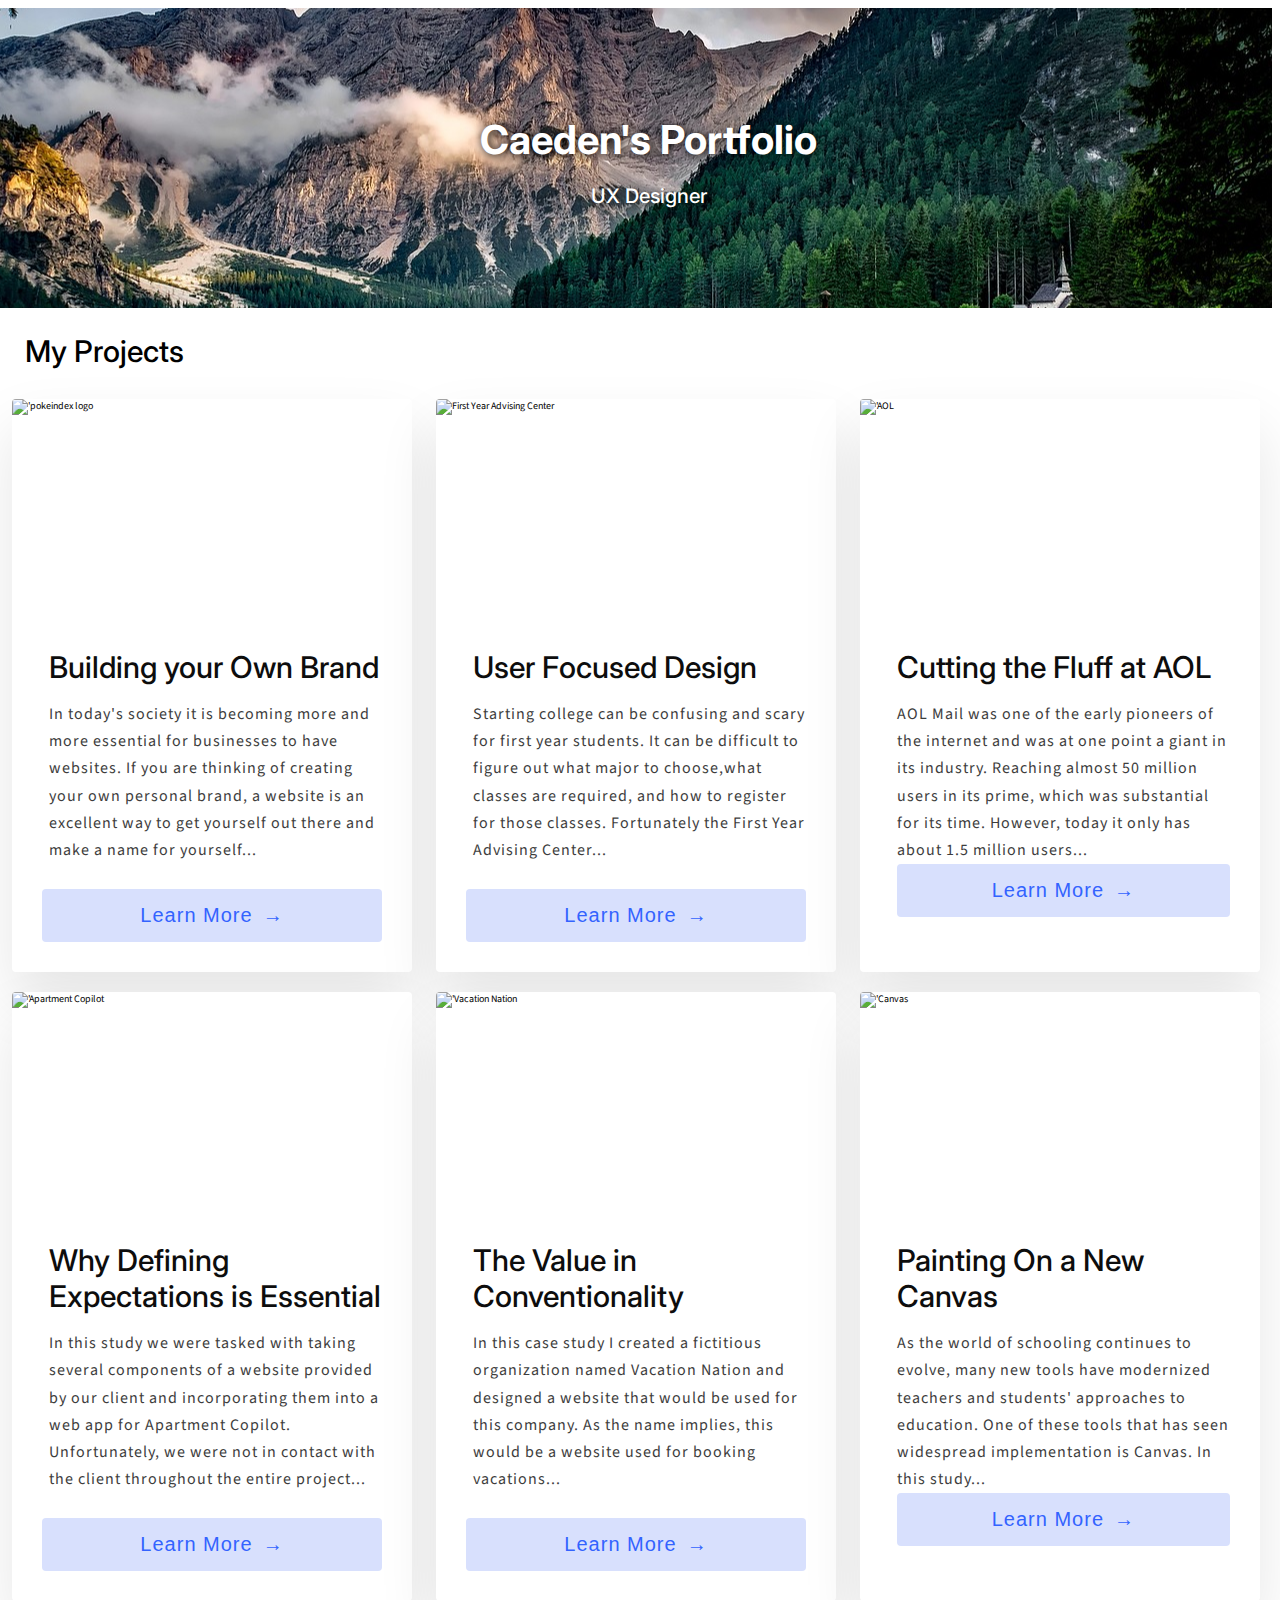
==== index.html @ 65c1fbe0 "cleaned things up, added hero image" ====
<!DOCTYPE html>
<html lang="en">
<head>
    <meta charset="UTF-8">
    <meta http-equiv="X-UA-Compatible" content="IE=edge">
    <meta name="viewport" content="width=device-width, initial-scale=1.0">
    
    <!-- Stylesheet -->
    <link rel="stylesheet" href="styles.css">

    <!-- Fonts -->
    <link rel="preconnect" href="https://fonts.googleapis.com">
    <link rel="preconnect" href="https://fonts.gstatic.com" crossorigin>
    <link href="https://fonts.googleapis.com/css2?family=Inter:wght@100;200;300;400;500;600;700;800;900&display=swap" rel="stylesheet">

    <link rel="preconnect" href="https://fonts.googleapis.com">
    <link rel="preconnect" href="https://fonts.gstatic.com" crossorigin>
    <link href="https://fonts.googleapis.com/css2?family=Source+Sans+Pro:ital,wght@0,200;0,300;0,400;0,700;1,200;1,300;1,400;1,700&display=swap" rel="stylesheet">


    <title>Document</title>
</head>
<body>

<!-- Header -->
    <header>
        <div class="img-container">
            <div class="inner-container">
                <h1 class="heroh1">Caeden's Portfolio</h1>
                <h3 class="heroh3">UX Designer</h3>
            </div>
    
        </div>
    </header>


<!-- Main -->

    
    
<main>


    
<h2>My Projects</h2>

<div class="grid"?>
    
    <div class="grid-item">
        <div class="card">
            <img class="card-img" src="images/pokeindex.png" alt="'pokeindex logo"/>
            <div class="card-content">
                <h1 class="card-header">Building your Own Brand</h1>
               
                <p class="card-text">
                    In today's society it is becoming more and more essential for businesses to have websites. If you are thinking of creating your own personal brand, a website is an excellent way to get yourself out there and make a name for yourself...
                </p>

                <button class="card-btn"> 
                    Learn More<span>&rarr;</span>
                </button>
    
            </div>
        </div>
    </div>

    <div class="grid-item">
        <div class="card">
            <img class="card-img" src="images/fyac.png" alt="First Year Advising Center"/>
            <div class="card-content">
                <h1 class="card-header">User Focused Design</h1>
               
                <p class="card-text">
                    Starting college can be confusing and scary for first year students. It can be difficult to figure out what major to choose,what classes are required, and how to register for those classes. Fortunately the First Year Advising Center...
                </p>

                <button class="card-btn"> 
                    Learn More<span>&rarr;</span>
                </button>
    
            </div>
        </div>
    </div>

    <div class="grid-item">
        <div class="card">
            <img class="card-img" src="images/aol.png" alt="'AOL"/>
            <div class="card-content">
                <h1 class="card-header">Cutting the Fluff at AOL</h1>
               
                <p class="card-text">
                    AOL Mail was one of the early pioneers of the internet and was at one point a giant in its industry. Reaching almost 50 million users in its prime, which was substantial for its time. However, today it only has about 1.5 million users...

                <button class="card-btn"> 
                    Learn More<span>&rarr;</span>
                </button>
    
            </div>
        </div>
    </div>

    <div class="grid-item">
        <div class="card">
            <img class="card-img" src="images/aptcop.png" alt="'Apartment Copilot"/>
            <div class="card-content">
                <h1 class="card-header">Why Defining Expectations is Essential</h1>
               
                <p class="card-text">
                    In this study we were tasked with taking several components of a website provided by our client and incorporating them into a web app for Apartment Copilot. Unfortunately, we were not in contact with the client throughout the entire project...
                </p>

                <button class="card-btn"> 
                    Learn More<span>&rarr;</span>
                </button>
    
            </div>
        </div>
    </div>

    <div class="grid-item">
        <div class="card">
            <img class="card-img" src="images/vacationnation.png" alt="'Vacation Nation"/>
            <div class="card-content">
                <h1 class="card-header">The Value in Conventionality</h1>
               
                <p class="card-text">
                    In this case study I created a fictitious organization named Vacation Nation and designed a website that would be used for this company. As the name implies, this would be a website used for booking vacations... 
                </p>

                <button class="card-btn"> 
                    Learn More<span>&rarr;</span>
                </bvutton>
    
            </div>
        </div>
    </div>

    <div class="grid-item">
        <div class="card">
            <img class="card-img" src="images/canvas.jpeg" alt="'Canvas"/>
            <div class="card-content">
                <h1 class="card-header">Painting On a New Canvas</h1>
               
                <p class="card-text">
                    As the world of schooling continues to evolve, many new tools have modernized teachers and students' approaches to education. One of these tools that has seen widespread implementation is Canvas. In this study...

                <button class="card-btn"> 
                    Learn More<span>&rarr;</span>
                </button>
    
            </div>
        </div>
    </div>


    
    <div class="grid"?>
    
        


    

</div>
            
    





</main>
    

<!-- Footer -->
<footer class="footer">

</footer>



</body>
</html>
---- styles.css ----
*{
    margin-left:0;
    padding:0;

}
  
html{
    box-sizing: border-box;
    font-size: 62.5%;
}


body {
    font-family: 'Source Sans Pro', sans-serif;
    background-color: white;
    min-height: 100vh;
}


h1 {
    font-family: 'Inter', sans-serif;
    font-size: 4rem;
    margin-bottom: 2rem;
    margin-left: 2%;
 }


h2 {
    font-family: 'Inter', sans-serif;
    font-size: 3rem;
    font-weight: 500;
    margin-bottom:2rem;
    margin-left: 2%;
}

h3 {
    font-family: 'Inter', sans-serif;
    font-size: 2rem;
    font-weight: 500;
    margin-bottom:2rem;
    margin-left: 2%;
}


/* Header */

.img-container{
    width:100%;
    height: 300px;
    background-image: url(images/hero.jpg);
    background-position: center;
}

.inner-container{
    padding-top: 8rem;
    text-align: center;
    color:white;
    text-shadow: 1px 1px 10px black;
}




/* main */



p{
    margin-left: 2%;
    font-size: 1.6rem;

}


/* Card Grid */

.grid{
    display: grid;
    grid-template-columns: 1fr 1fr 1fr;
    justify-items: center;
}


.grid-item {
    max-width: 400px;
    min-width: 300px;
    background-color: #fff;
    border-radius: 0.4rem;
    overflow: hidden;
    box-shadow: 0 3rem 6rem rgba(0, 0, 0, 0.1);
    cursor: pointer;
    transition: 0.2s;
    margin: 1rem;
}

.grid-item:hover{
    transform: translateY(-0.5%);
    box-shadow: 0 4rem 8rem rgba(0, 0, 0, 0.5)

}

.card-img {
    display: block;
    width: 100%;
    height: 20rem;
    object-fit: cover;
}

.card-content{
    padding:3rem;
}

.card-header {
    font-size: 3rem;
    font-weight: 500;
    color: #0d0d0d;
    margin-bottom: 1.5rem;
}

.card-text {
    font-size: 1.6rem;
    letter-spacing: 0.1rem;
    line-height: 1.7;
    color: #3d3d3d;
    margin-bottom: 2.5rem;
}

.card-btn {
    display: block;
    width: 100%;
    padding: 1.5rem;
    font-size: 2rem;
    text-align: center;
    color: #3363ff;
    background-color: #d8e0fd;
    border: none;
    border-radius: 0.4rem;
    transition: 0.2s;
    cursor:pointer;
    letter-spacing: 0.1rem;
}

.card-btn span {
    margin-left: 1rem;
    transition: 0.2s;
}

.card-btn:hover,
.card-btn:active {
    background-color: #c2cffc;
}

.card-btn:hover span,
.card-btn:active span {
    margin-left: 1.5rem;
}
    


/* Footer */
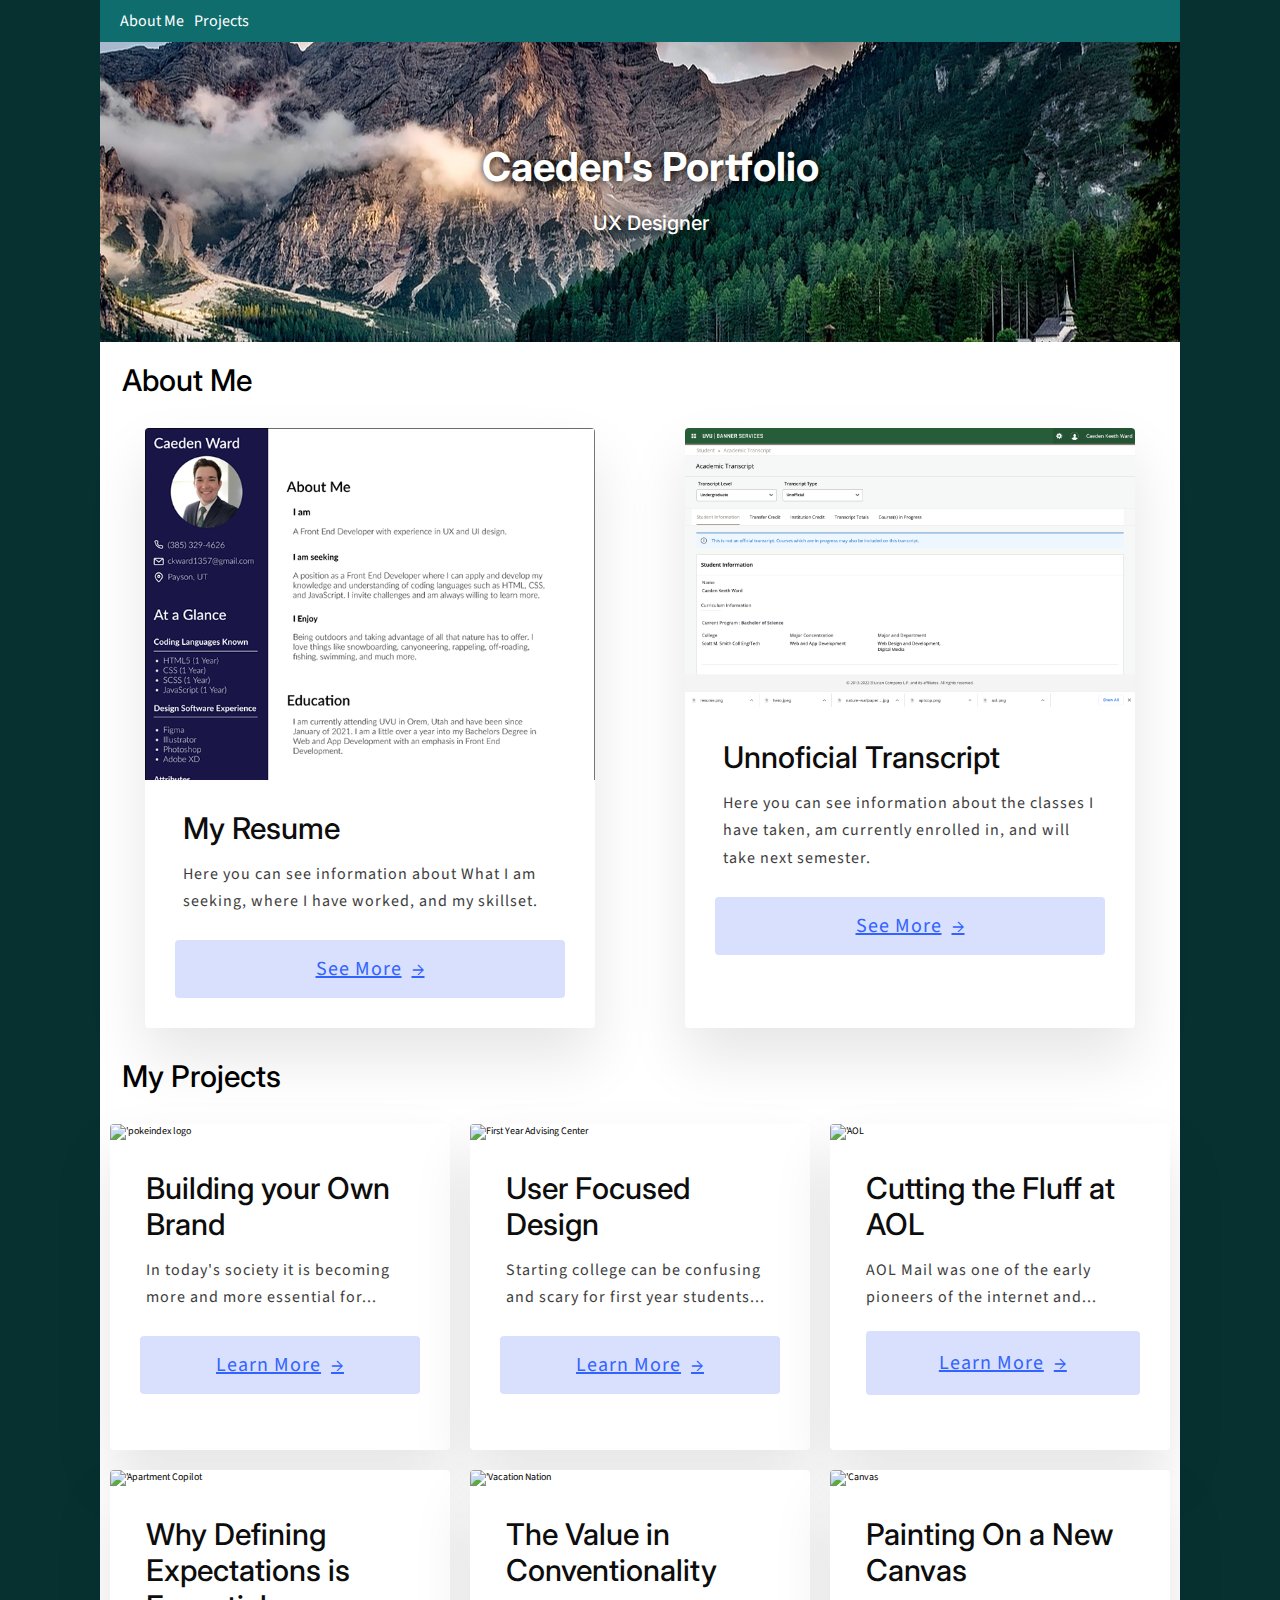
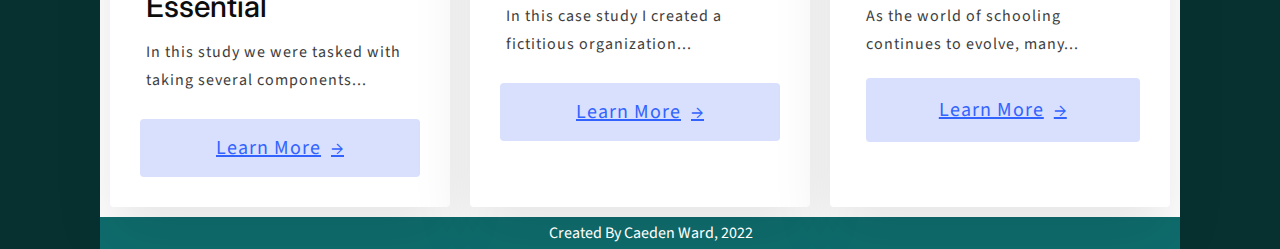
==== commit a585a378: "connected all the pages" ====
--- a/index.html
+++ b/index.html
@@ -24,8 +24,16 @@
 
 <!-- Header -->
     <header>
-        <div class="img-container">
-            <div class="inner-container">
+        
+<div class="header">
+    <ul>
+        <li><a href="#">About Me</a></li>
+        <li><a href="#">Projects</a></li>
+    </ul>
+</div>
+
+        <div class="img-container-main">
+            <div class="inner-container-main">
                 <h1 class="heroh1">Caeden's Portfolio</h1>
                 <h3 class="heroh3">UX Designer</h3>
             </div>
@@ -41,10 +49,59 @@
 <main>
 
 
-    
+<h2>About Me</h2>
+
+    <div class="about-grid">
+        <div class="grid-item">
+            <div class="card">
+                <img class="card-img" src="images/resume.png" alt="Resume"/>
+                <div class="card-content">
+                    <h1 class="card-header">My Resume</h1>
+                   
+                    <p class="card-text">
+                        Here you can see information about What I am seeking, where I have worked, and my skillset.
+                    </p>
+    
+
+                    <a class="card-btn" href="resume.html"> 
+                        See More<span>&rarr;</span>
+                    </a>
+        
+                </div>
+            </div>
+        </div>
+
+        
+        <div class="grid-item">
+            <div class="card">
+                <img class="card-img" src="images/transcript.png" alt="'Unnoficial transcript"/>
+                <div class="card-content">
+                    <h1 class="card-header">Unnoficial Transcript</h1>
+                   
+                    <p class="card-text">
+                        Here you can see information about the classes I have taken, am currently enrolled in, and will take next semester.
+                    </p>
+    
+                    <a class="card-btn" href="transcript.html"> 
+                        See More<span>&rarr;</span>
+                    </a>
+        
+                </div>
+            </div>
+        </div>
+    
+
+
+    </div>
+
+
+
+
+
+
 <h2>My Projects</h2>
 
-<div class="grid"?>
+<div class="project-grid"?>
     
     <div class="grid-item">
         <div class="card">
@@ -53,12 +110,12 @@
                 <h1 class="card-header">Building your Own Brand</h1>
                
                 <p class="card-text">
-                    In today's society it is becoming more and more essential for businesses to have websites. If you are thinking of creating your own personal brand, a website is an excellent way to get yourself out there and make a name for yourself...
-                </p>
-
-                <button class="card-btn"> 
-                    Learn More<span>&rarr;</span>
-                </button>
+                    In today's society it is becoming more and more essential for...
+                </p>
+
+                <a class="card-btn" href="pokeindex.html"> 
+                    Learn More<span>&rarr;</span>
+                </a>
     
             </div>
         </div>
@@ -71,12 +128,12 @@
                 <h1 class="card-header">User Focused Design</h1>
                
                 <p class="card-text">
-                    Starting college can be confusing and scary for first year students. It can be difficult to figure out what major to choose,what classes are required, and how to register for those classes. Fortunately the First Year Advising Center...
-                </p>
-
-                <button class="card-btn"> 
-                    Learn More<span>&rarr;</span>
-                </button>
+                    Starting college can be confusing and scary for first year students...
+                </p>
+
+                <a class="card-btn" href="fyac.html"> 
+                    Learn More<span>&rarr;</span>
+                </a>
     
             </div>
         </div>
@@ -89,11 +146,11 @@
                 <h1 class="card-header">Cutting the Fluff at AOL</h1>
                
                 <p class="card-text">
-                    AOL Mail was one of the early pioneers of the internet and was at one point a giant in its industry. Reaching almost 50 million users in its prime, which was substantial for its time. However, today it only has about 1.5 million users...
-
-                <button class="card-btn"> 
-                    Learn More<span>&rarr;</span>
-                </button>
+                    AOL Mail was one of the early pioneers of the internet and...
+
+                <a class="card-btn" href="aol.html"> 
+                    Learn More<span>&rarr;</span>
+                </a>
     
             </div>
         </div>
@@ -106,12 +163,12 @@
                 <h1 class="card-header">Why Defining Expectations is Essential</h1>
                
                 <p class="card-text">
-                    In this study we were tasked with taking several components of a website provided by our client and incorporating them into a web app for Apartment Copilot. Unfortunately, we were not in contact with the client throughout the entire project...
-                </p>
-
-                <button class="card-btn"> 
-                    Learn More<span>&rarr;</span>
-                </button>
+                    In this study we were tasked with taking several components...
+                </p>
+
+                <a class="card-btn" href="aptcop.html"> 
+                    Learn More<span>&rarr;</span>
+                </a>
     
             </div>
         </div>
@@ -124,12 +181,12 @@
                 <h1 class="card-header">The Value in Conventionality</h1>
                
                 <p class="card-text">
-                    In this case study I created a fictitious organization named Vacation Nation and designed a website that would be used for this company. As the name implies, this would be a website used for booking vacations... 
-                </p>
-
-                <button class="card-btn"> 
-                    Learn More<span>&rarr;</span>
-                </bvutton>
+                    In this case study I created a fictitious organization...
+                </p>
+
+                <a class="card-btn" href="vacationnation.html"> 
+                    Learn More<span>&rarr;</span>
+                </a>
     
             </div>
         </div>
@@ -142,11 +199,11 @@
                 <h1 class="card-header">Painting On a New Canvas</h1>
                
                 <p class="card-text">
-                    As the world of schooling continues to evolve, many new tools have modernized teachers and students' approaches to education. One of these tools that has seen widespread implementation is Canvas. In this study...
-
-                <button class="card-btn"> 
-                    Learn More<span>&rarr;</span>
-                </button>
+                    As the world of schooling continues to evolve, many...
+
+                <a class="card-btn" href="canvas.html"> 
+                    Learn More<span>&rarr;</span>
+                </a>
     
             </div>
         </div>
@@ -174,7 +231,7 @@
 
 <!-- Footer -->
 <footer class="footer">
-
+<p>Created By Caeden Ward, 2022</p>
 </footer>
 
 
--- a/styles.css
+++ b/styles.css
@@ -1,12 +1,13 @@
 *{
-    margin-left:0;
+    margin:0;
     padding:0;
-
 }
   
 html{
     box-sizing: border-box;
     font-size: 62.5%;
+    background:rgb(7, 49, 49);
+
 }
 
 
@@ -14,6 +15,8 @@
     font-family: 'Source Sans Pro', sans-serif;
     background-color: white;
     min-height: 100vh;
+    max-width: 1080px;
+    margin:auto;
 }
 
 
@@ -31,6 +34,8 @@
     font-weight: 500;
     margin-bottom:2rem;
     margin-left: 2%;
+    margin-top: 2rem;
+
 }
 
 h3 {
@@ -44,15 +49,45 @@
 
 /* Header */
 
-.img-container{
+div.header{
+    padding: 1rem;
+    background-color: rgb(15, 109, 109);
+}
+
+
+div.header ul{
+    display: flex;
+    list-style: none;
+
+}
+
+div.header ul li{
+    font-family: 'Source Sans Pro', sans-serif;
+    padding-left: 1rem;
+    font-size: 1.6rem;
+    color: #fff;
+}
+
+div.header ul li:hover{
+    color: #b7b7b7;
+}
+
+
+div.header ul li a {
+text-decoration: none;
+color:#fff;
+}
+
+.img-container-main{
     width:100%;
     height: 300px;
     background-image: url(images/hero.jpg);
     background-position: center;
-}
-
-.inner-container{
-    padding-top: 8rem;
+    background-repeat: no-repeat;
+}
+
+.inner-container-main{
+    padding-top: 10rem;
     text-align: center;
     color:white;
     text-shadow: 1px 1px 10px black;
@@ -74,7 +109,13 @@
 
 /* Card Grid */
 
-.grid{
+.about-grid{
+    display: grid;
+    grid-template-columns: 1fr 1fr;
+    justify-items: center;
+}
+
+.project-grid{
     display: grid;
     grid-template-columns: 1fr 1fr 1fr;
     justify-items: center;
@@ -82,8 +123,7 @@
 
 
 .grid-item {
-    max-width: 400px;
-    min-width: 300px;
+    max-width: 450px;
     background-color: #fff;
     border-radius: 0.4rem;
     overflow: hidden;
@@ -102,7 +142,6 @@
 .card-img {
     display: block;
     width: 100%;
-    height: 20rem;
     object-fit: cover;
 }
 
@@ -126,8 +165,8 @@
 }
 
 .card-btn {
+    margin-top: 2rem;;
     display: block;
-    width: 100%;
     padding: 1.5rem;
     font-size: 2rem;
     text-align: center;
@@ -157,4 +196,28 @@
     
 
 
-/* Footer */+/* Footer */
+footer{
+    background-color: rgb(15, 109, 109);
+    text-align: center;
+    color: #fff;
+    padding: .5rem;
+
+}
+
+
+/* Pokenindex */
+
+
+/* aol */
+
+
+/* aptcop */
+
+
+/* canvas */
+
+
+/* Fyac */
+
+/* vacationnation */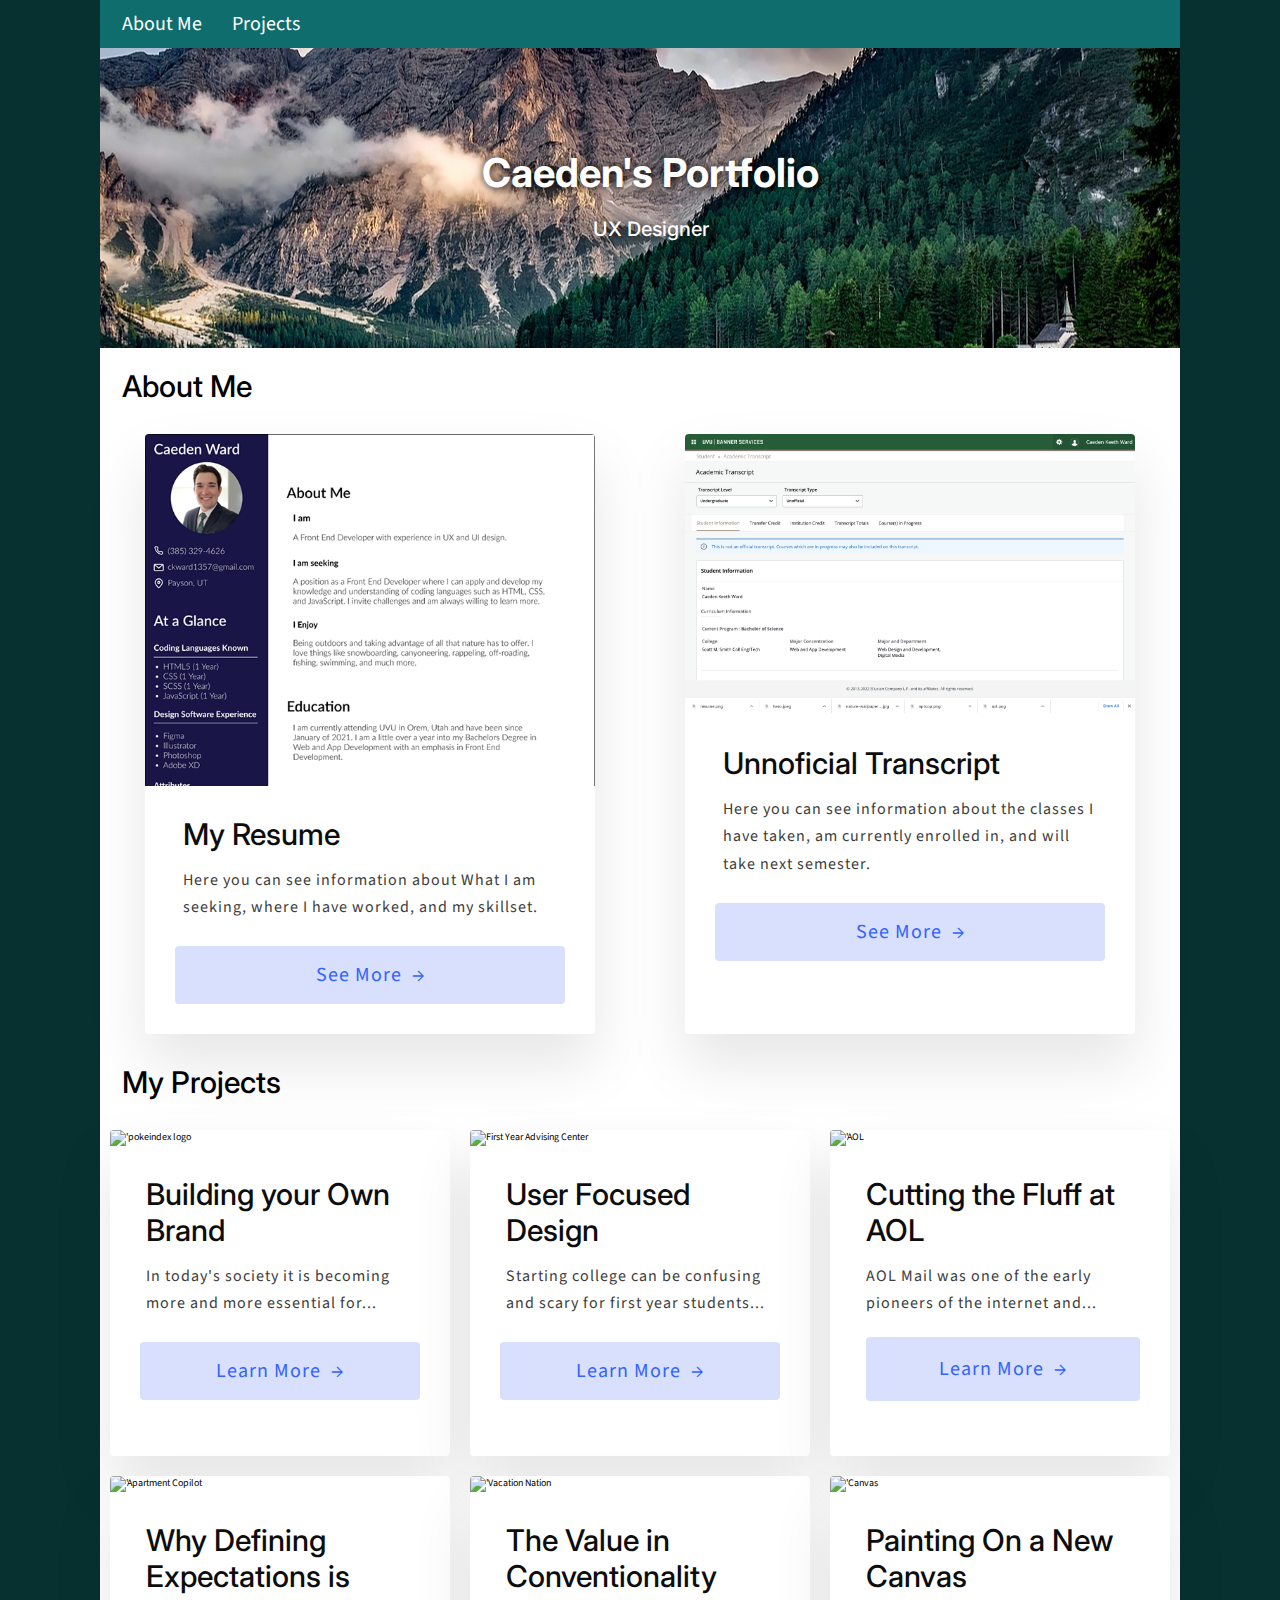
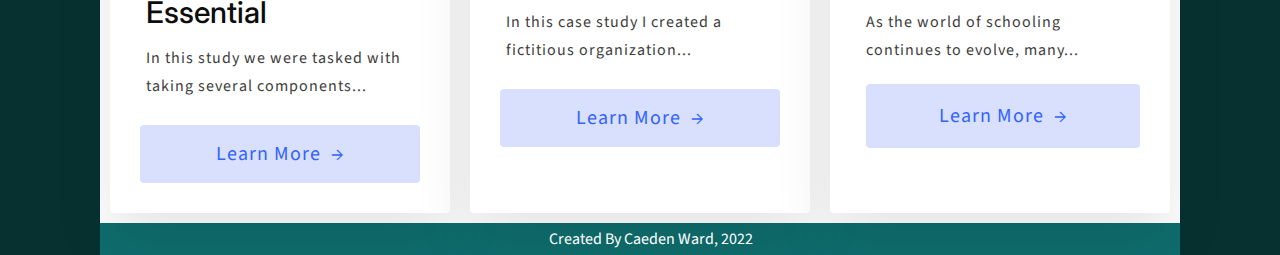
==== commit 8cfa2cd2: "updated document title and fixed typo in li" ====
--- a/index.html
+++ b/index.html
@@ -18,7 +18,7 @@
     <link href="https://fonts.googleapis.com/css2?family=Source+Sans+Pro:ital,wght@0,200;0,300;0,400;0,700;1,200;1,300;1,400;1,700&display=swap" rel="stylesheet">
 
 
-    <title>Document</title>
+    <title>Home</title>
 </head>
 <body>
 
@@ -27,8 +27,8 @@
         
 <div class="header">
     <ul>
-        <li><a href="#">About Me</a></li>
-        <li><a href="#">Projects</a></li>
+        <li><a href="#aboutme">About Me</a></li>
+        <li><a href="#projects">Projects</a></li>
     </ul>
 </div>
 
@@ -49,7 +49,7 @@
 <main>
 
 
-<h2>About Me</h2>
+<h2 id="aboutme">About Me</h2>
 
     <div class="about-grid">
         <div class="grid-item">
@@ -99,7 +99,7 @@
 
 
 
-<h2>My Projects</h2>
+<h2 id="projects">My Projects</h2>
 
 <div class="project-grid"?>
     
--- a/styles.css
+++ b/styles.css
@@ -7,6 +7,7 @@
     box-sizing: border-box;
     font-size: 62.5%;
     background:rgb(7, 49, 49);
+    scroll-behavior: smooth;
 
 }
 
@@ -47,23 +48,28 @@
 }
 
 
+a{
+    text-decoration: none;
+}
+
+
 /* Header */
 
 div.header{
-    padding: 1rem;
+    padding: 1rem 0 1rem 2%;
     background-color: rgb(15, 109, 109);
+
 }
 
 
 div.header ul{
     display: flex;
     list-style: none;
-
 }
 
 div.header ul li{
     font-family: 'Source Sans Pro', sans-serif;
-    padding-left: 1rem;
+    padding-right: 3rem;
     font-size: 1.6rem;
     color: #fff;
 }
@@ -76,7 +82,14 @@
 div.header ul li a {
 text-decoration: none;
 color:#fff;
-}
+font-size: 2rem;
+}
+
+div.header ul li a.arrow{
+    text-decoration: none;
+    color:#fff;
+    font-size: 3rem;
+    }
 
 .img-container-main{
     width:100%;
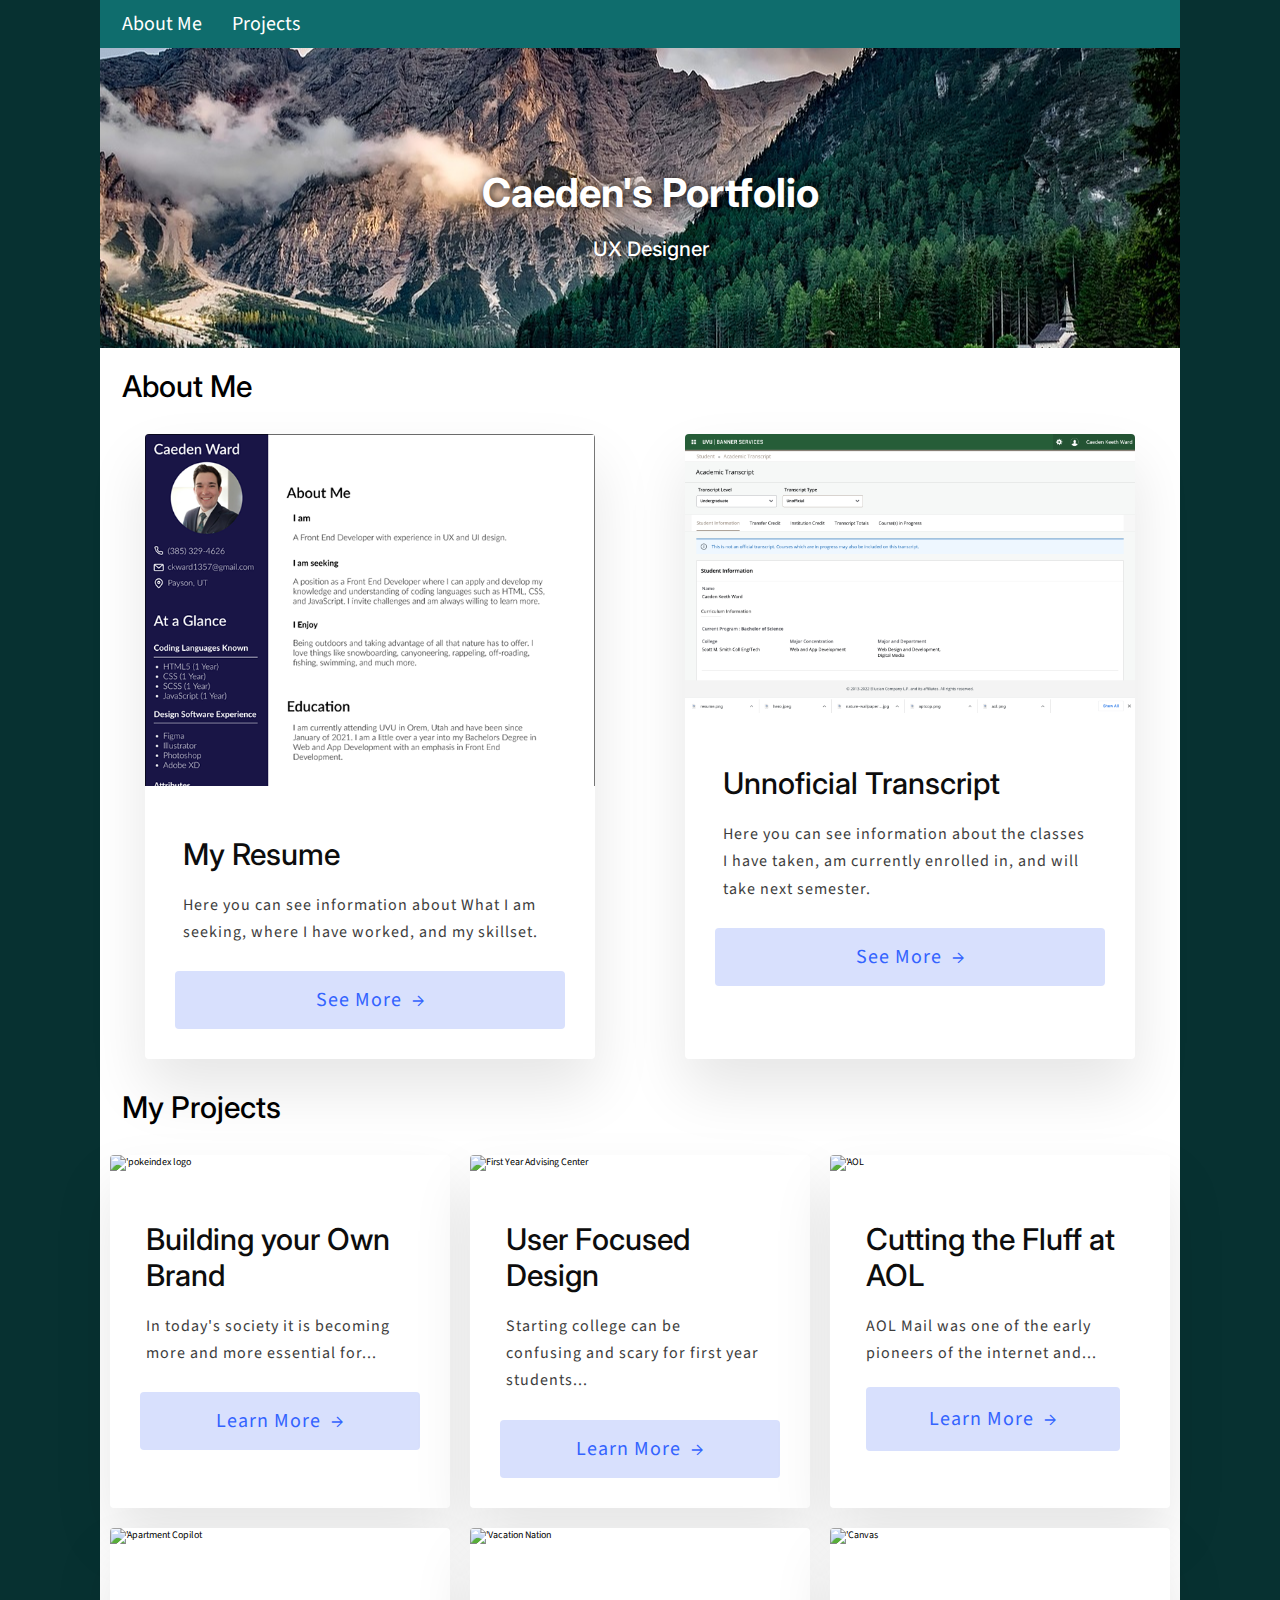
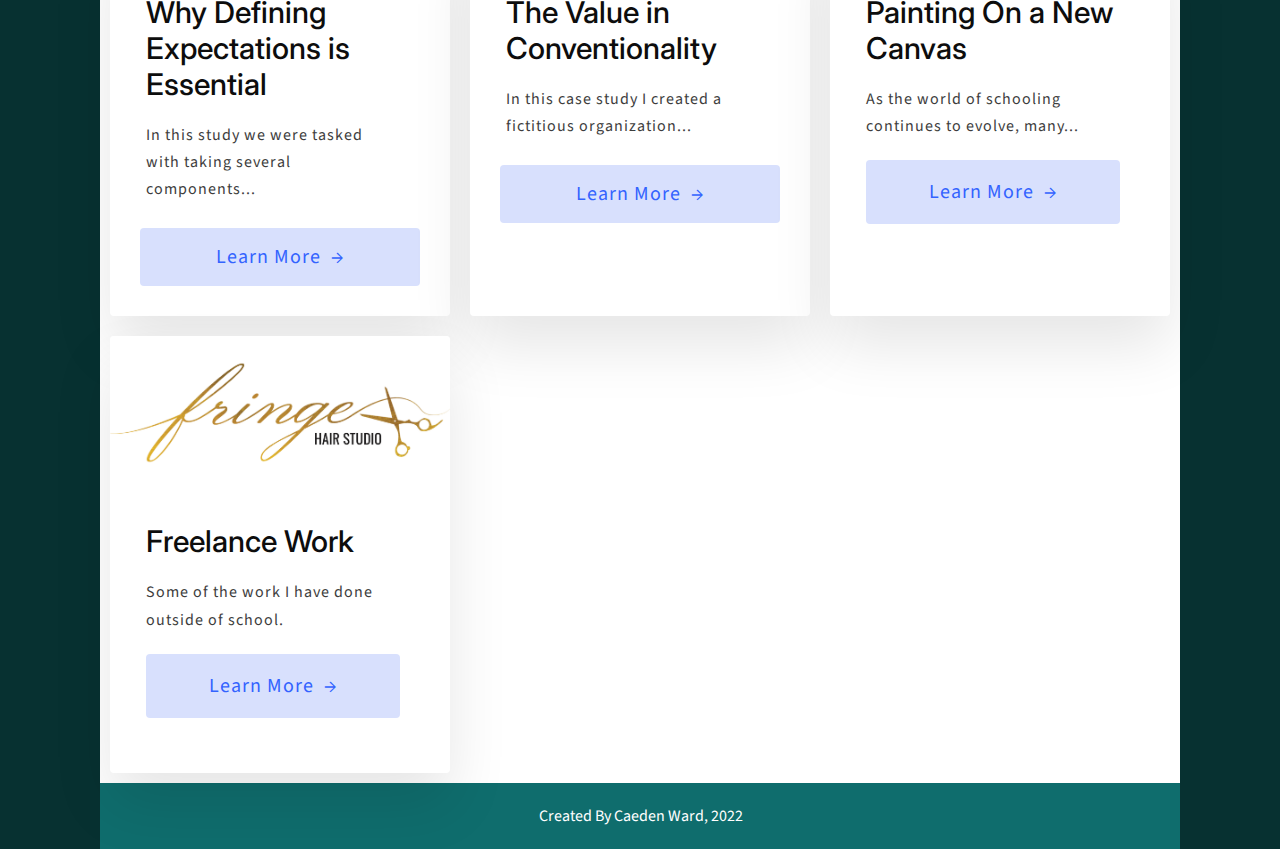
==== commit 1cdc8136: "resume download and freelance" ====
--- a/index.html
+++ b/index.html
@@ -210,6 +210,22 @@
     </div>
 
 
+    <div class="grid-item">
+        <div class="card">
+            <img class="card-img" src="images/freelance/logo1.jpg" alt="'Canvas"/>
+            <div class="card-content">
+                <h1 class="card-header">Freelance Work</h1>
+               
+                <p class="card-text">
+                    Some of the work I have done outside of school.
+                <a class="card-btn" href="freelance.html"> 
+                    Learn More<span>&rarr;</span>
+                </a>
+    
+            </div>
+        </div>
+    </div>
+
     
     <div class="grid"?>
     
--- a/styles.css
+++ b/styles.css
@@ -24,8 +24,8 @@
 h1 {
     font-family: 'Inter', sans-serif;
     font-size: 4rem;
-    margin-bottom: 2rem;
-    margin-left: 2%;
+    margin: 2rem 0 2rem 2%;
+
  }
 
 
@@ -52,6 +52,17 @@
     text-decoration: none;
 }
 
+p{
+    margin: 2rem;
+}
+
+
+ul.canvas li{
+    display: list-item;
+    font-size: 1.6rem;
+    margin-left:8%;
+}
+
 
 /* Header */
 
@@ -214,10 +225,54 @@
     background-color: rgb(15, 109, 109);
     text-align: center;
     color: #fff;
-    padding: .5rem;
-
-}
-
+    padding: .2rem;
+
+}
+
+
+
+/* Image Gallery */
+
+div.gallery{
+    display: flex;
+    flex-wrap: wrap;
+    margin: auto;
+    justify-content: center;
+}
+
+div.gallery img{
+margin: 1rem;
+max-width: 400px;
+max-height: 300px;
+
+}
+
+
+div.documentcontainer{
+    display:flex;
+    justify-content: center;
+    flex-wrap: wrap;
+}
+
+img.document{
+    max-width: 90%;
+}
+
+
+a.pdfbtn{
+    margin-bottom: 5rem;;
+    display: block;
+    padding: 1.5rem;
+    font-size: 2rem;
+    text-align: center;
+    color: #3363ff;
+    background-color: #d8e0fd;
+    border: none;
+    border-radius: 0.4rem;
+    transition: 0.2s;
+    cursor:pointer;
+    letter-spacing: 0.1rem;
+}
 
 /* Pokenindex */
 
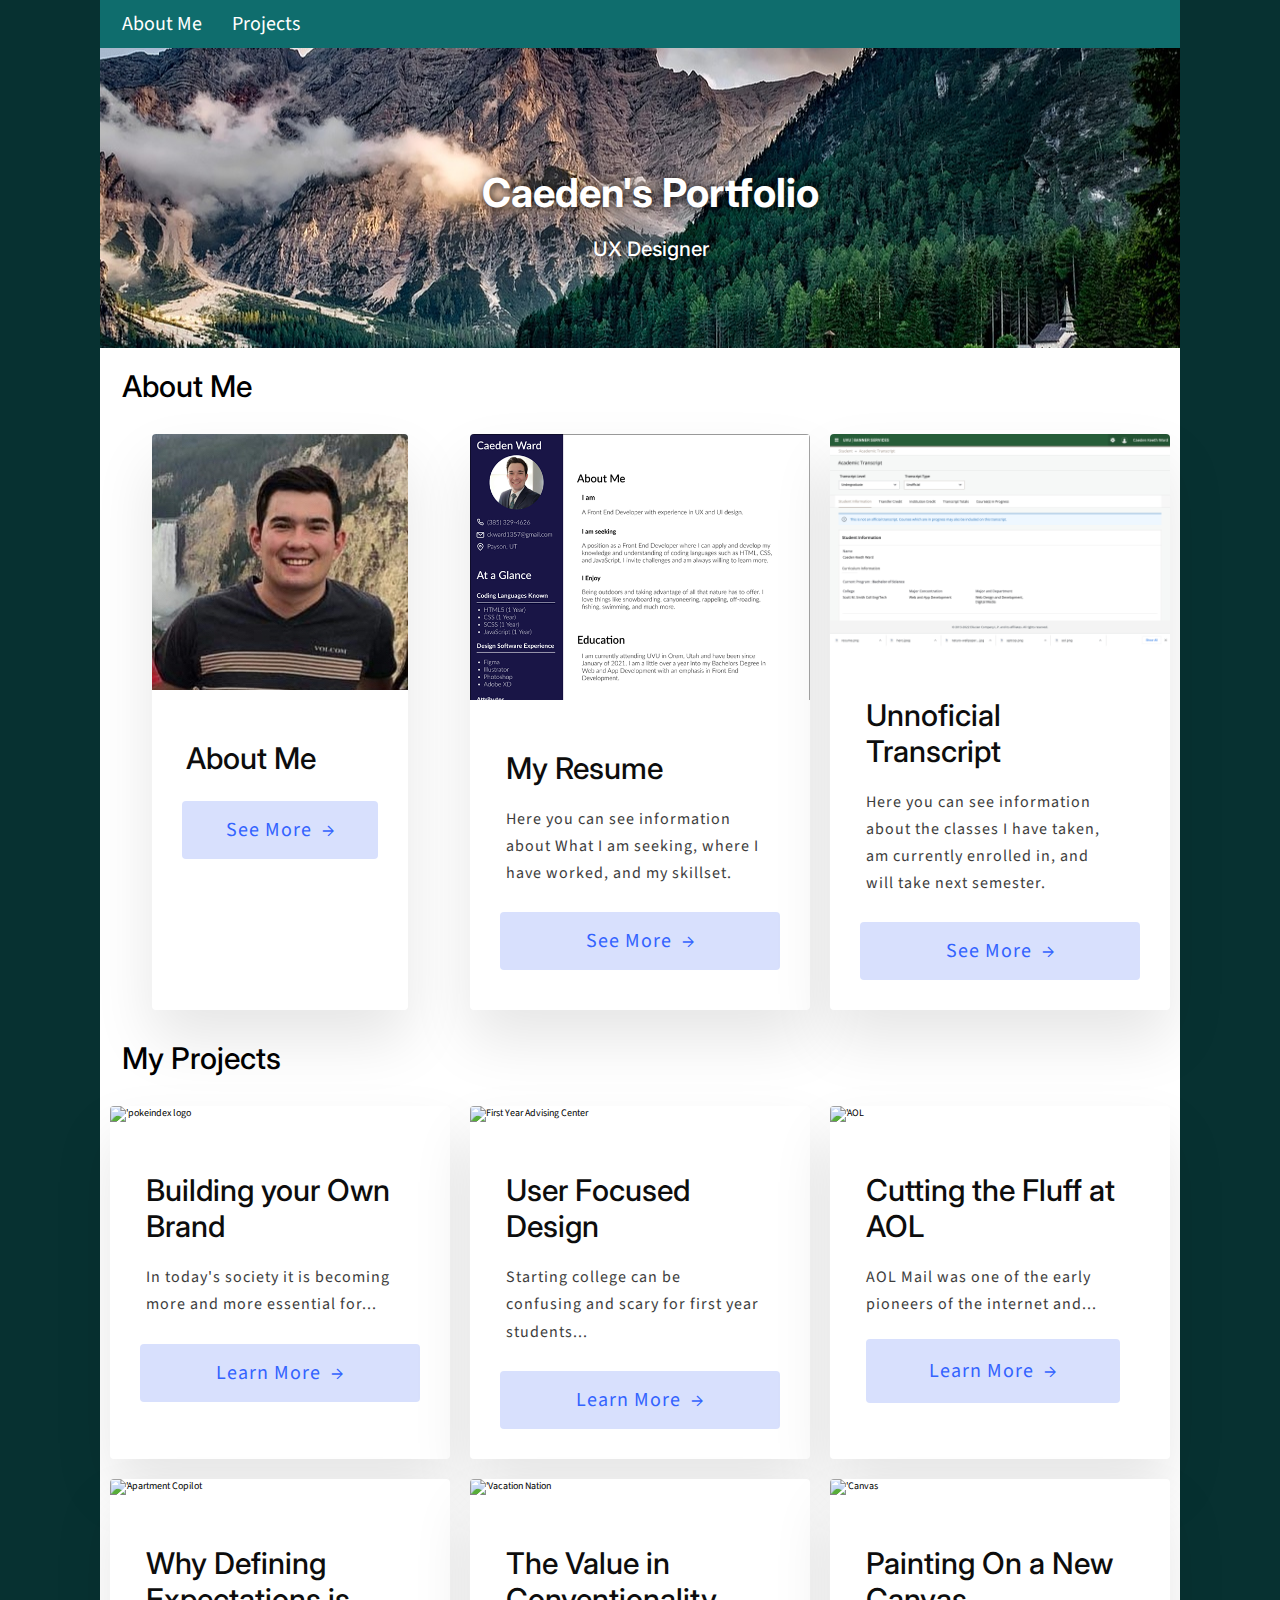
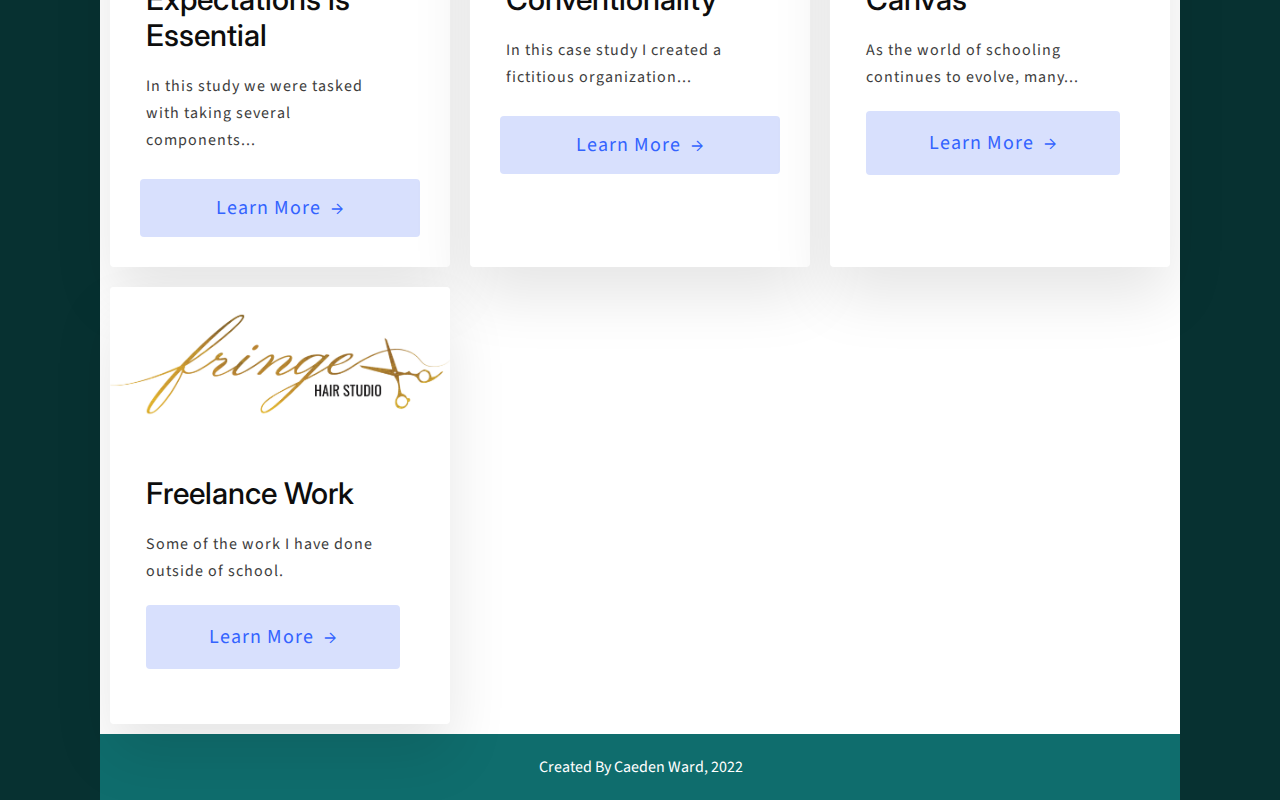
==== commit 1b5d8530: "started working on aboutme" ====
--- a/index.html
+++ b/index.html
@@ -51,7 +51,31 @@
 
 <h2 id="aboutme">About Me</h2>
 
+
     <div class="about-grid">
+        
+        <div class="grid-item">
+            <div class="card">
+                <img class="card-img" src="images/aboutme/ProfilePicture.jpg" alt="Resume"/>
+                <div class="card-content">
+                    <h1 class="card-header">About Me</h1>
+                   
+                    <p class="card-text">
+
+                        <!-- Insert text here -->
+
+                    </p>
+    
+
+                    <a class="card-btn" href="aboutme.html"> 
+                        See More<span>&rarr;</span>
+                    </a>
+        
+                </div>
+            </div>
+        </div>
+
+        
         <div class="grid-item">
             <div class="card">
                 <img class="card-img" src="images/resume.png" alt="Resume"/>
--- a/styles.css
+++ b/styles.css
@@ -135,7 +135,7 @@
 
 .about-grid{
     display: grid;
-    grid-template-columns: 1fr 1fr;
+    grid-template-columns: 1fr 1fr 1fr;
     justify-items: center;
 }
 
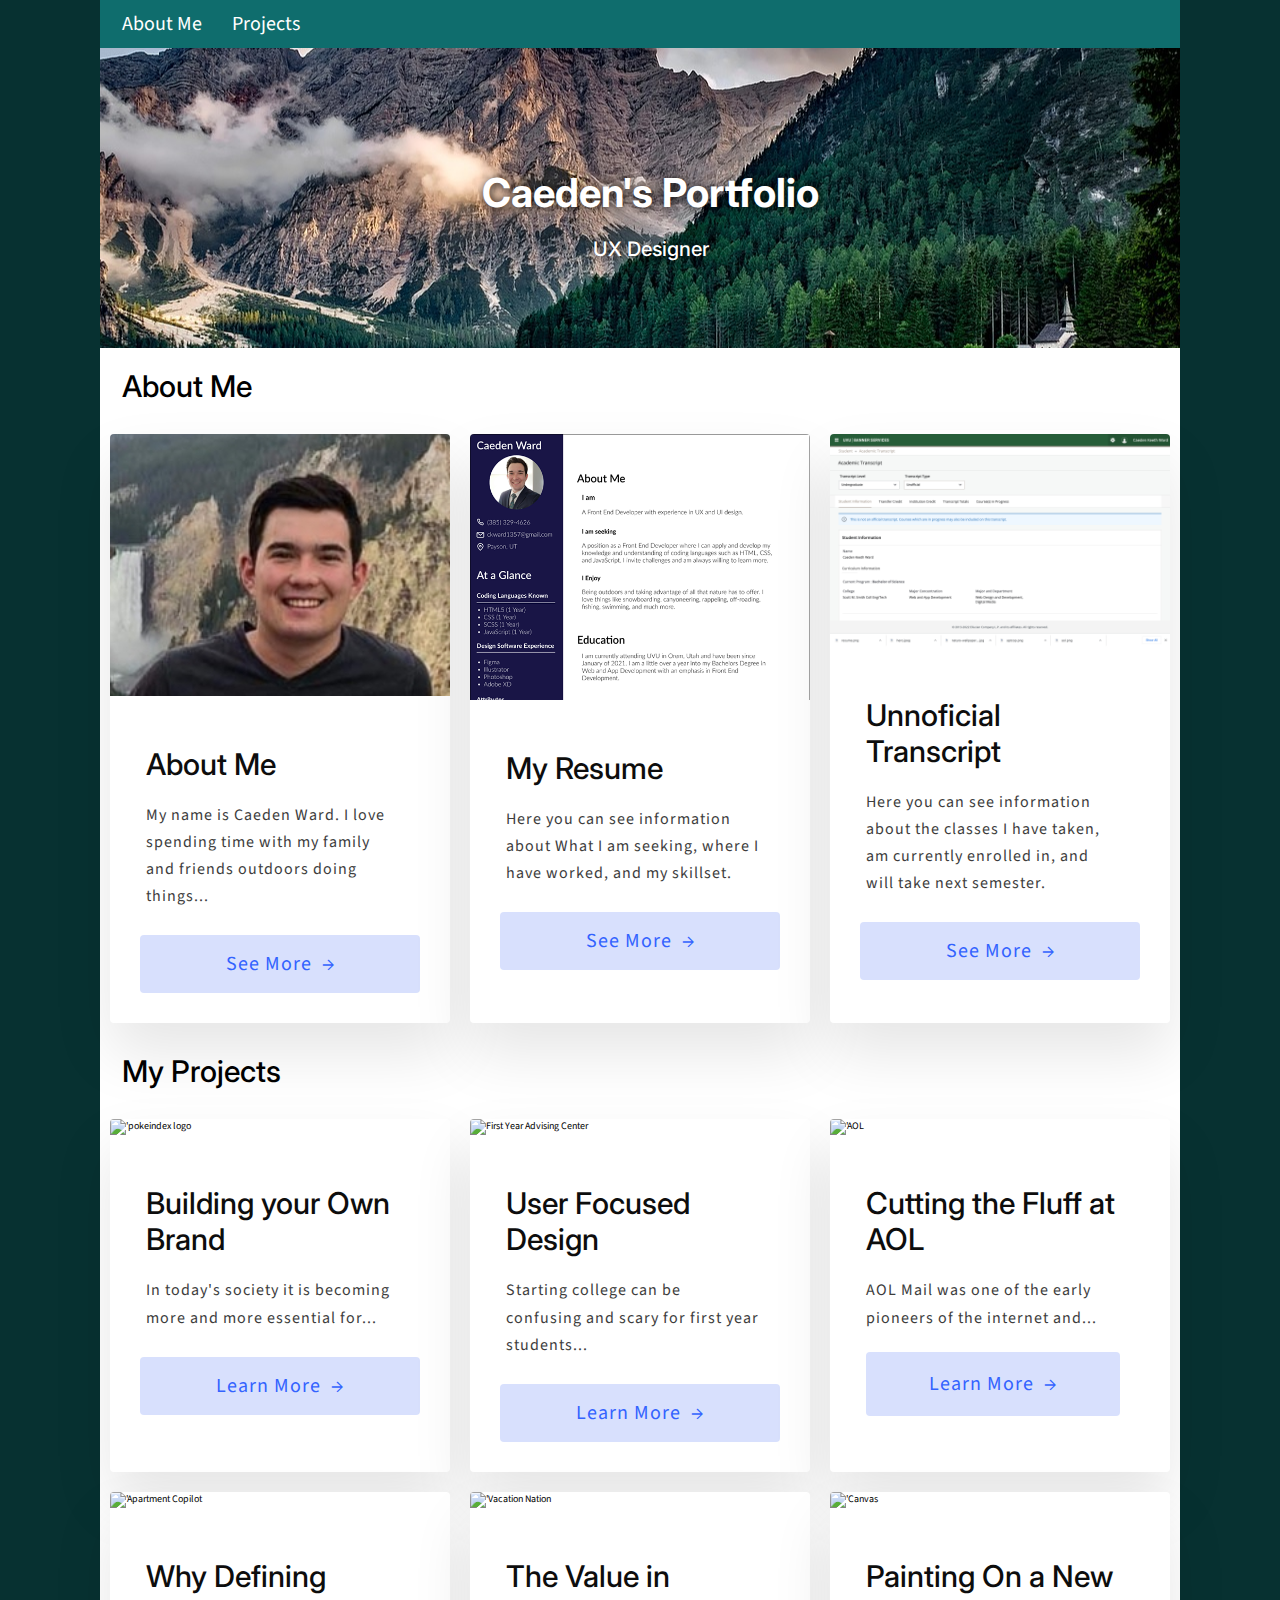
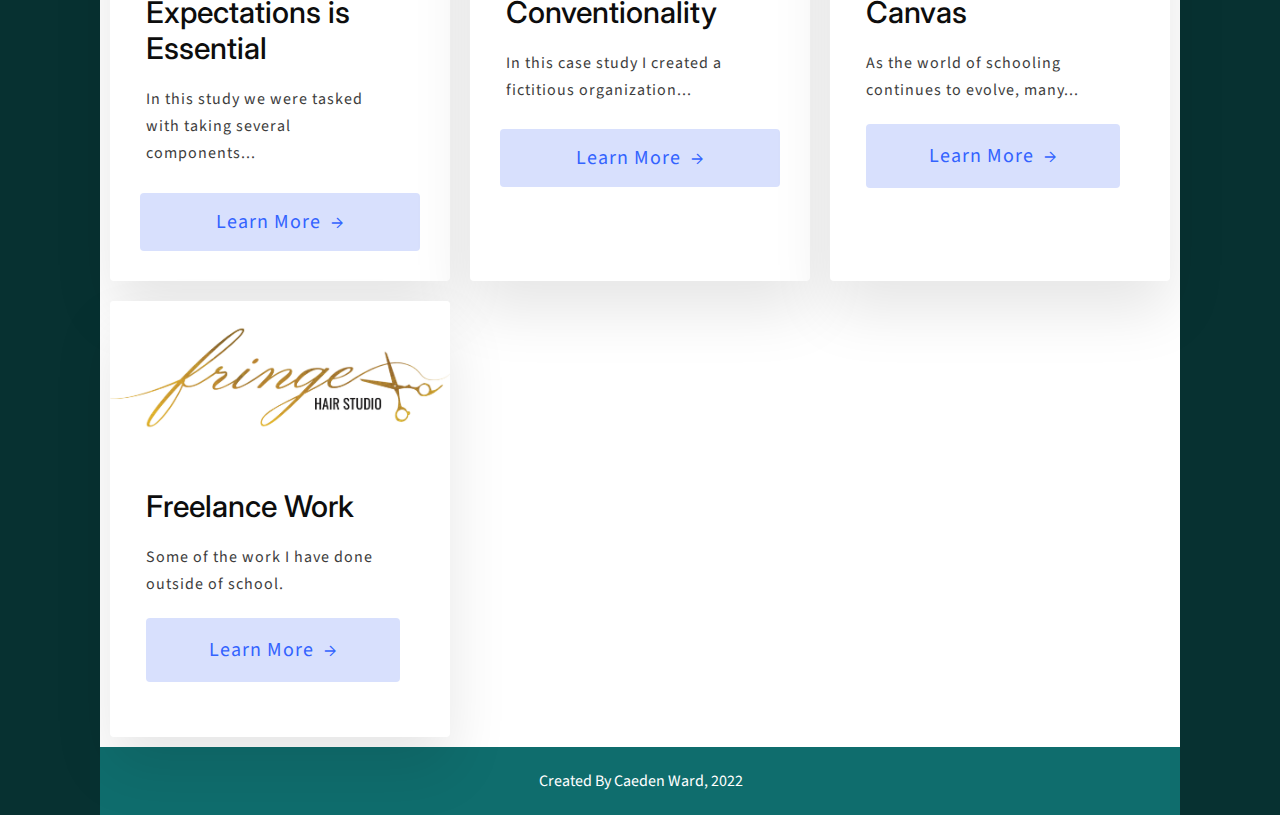
==== commit f37e2313: "worked on about me" ====
--- a/index.html
+++ b/index.html
@@ -62,7 +62,9 @@
                    
                     <p class="card-text">
 
-                        <!-- Insert text here -->
+                        My name is Caeden Ward. I love spending time with my family and friends outdoors doing things...
+
+
 
                     </p>
     
--- a/styles.css
+++ b/styles.css
@@ -54,7 +54,9 @@
 
 p{
     margin: 2rem;
-}
+    line-height: 1.5;
+}
+
 
 
 ul.canvas li{
